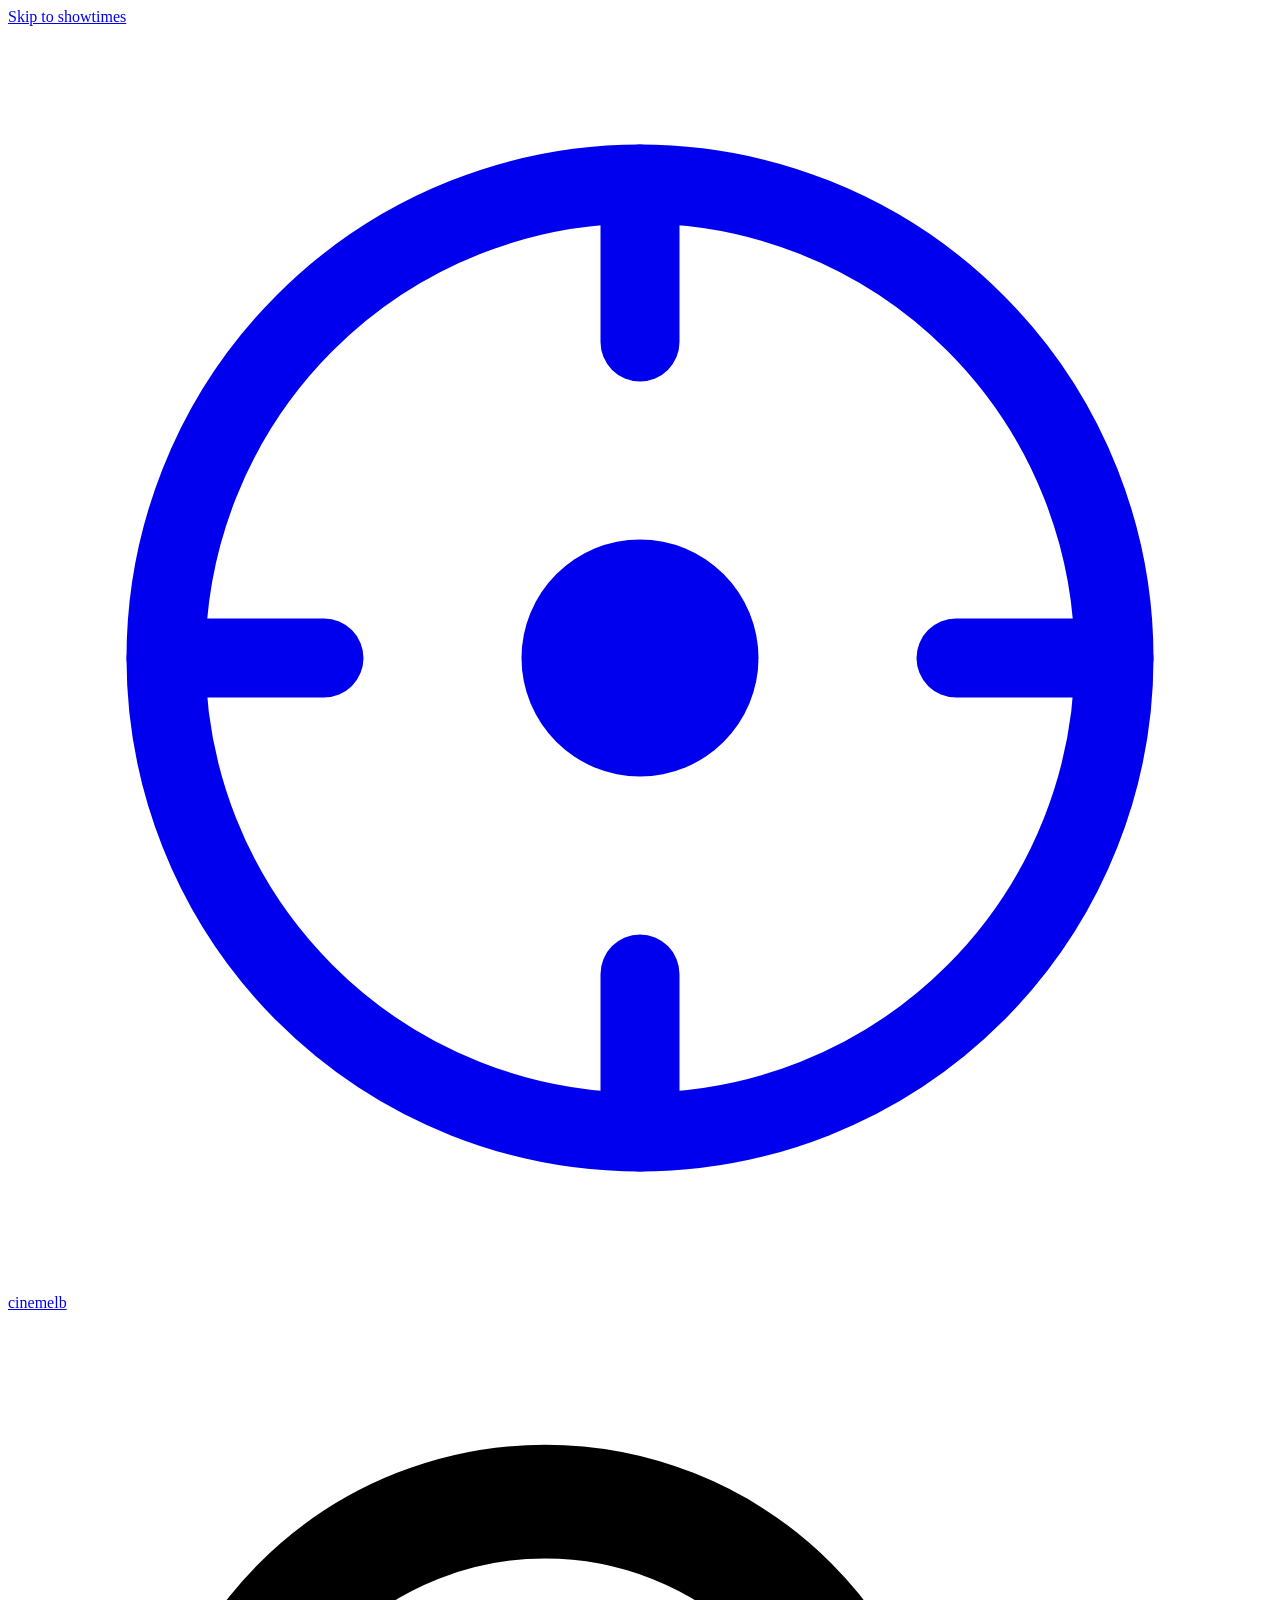
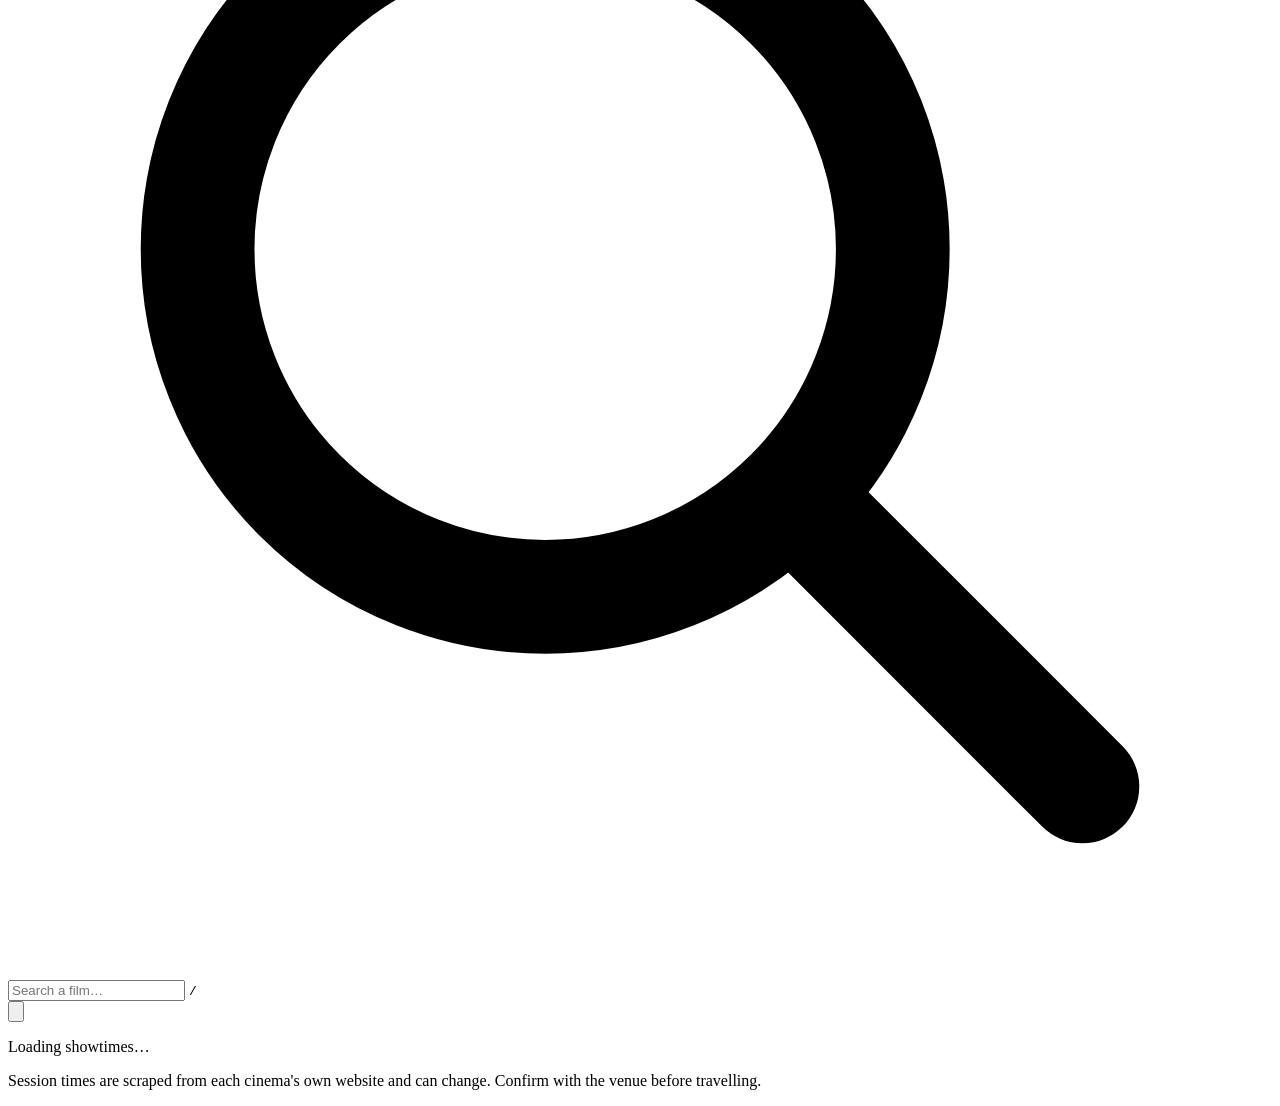
==== cinemelb/web/index.html @ 9ed0c07d "Static site: exporter, SPA shell, and Cloudflare Pages deploy - `cinemelb export` serialises the dat" ====
<!DOCTYPE html>
<html lang="en-AU" data-theme="dark">
<head>
<meta charset="utf-8">
<meta name="viewport" content="width=device-width, initial-scale=1, viewport-fit=cover">
<title>cinemelb — Melbourne cinema showtimes</title>
<meta name="description" content="Every film at every Melbourne cinema — multiplex, arthouse and independent — in one page. Search a film, browse a day, or see what is still catchable later today.">
<meta name="theme-color" content="#0b0b14">
<meta name="color-scheme" content="dark light">
<link rel="icon" href="data:image/svg+xml,%3Csvg xmlns='http://www.w3.org/2000/svg' viewBox='0 0 32 32'%3E%3Crect width='32' height='32' rx='7' fill='%230b0b14'/%3E%3Ccircle cx='16' cy='16' r='9' fill='none' stroke='%23e8b04b' stroke-width='2'/%3E%3Ccircle cx='16' cy='16' r='2.4' fill='%23e8b04b'/%3E%3C/svg%3E">
<script>
/* Set the theme before first paint so there is no flash of the wrong one. */
try {
  var t = localStorage.getItem('cinemelb-theme');
  if (!t) t = matchMedia('(prefers-color-scheme: light)').matches ? 'light' : 'dark';
  document.documentElement.dataset.theme = t;
} catch (e) {}
</script>
<link rel="stylesheet" href="./assets/app.css">
</head>
<body>
<a class="skip" href="#main">Skip to showtimes</a>

<header class="top">
  <div class="top-inner">
    <a class="brand" href="#/" aria-label="cinemelb — today's showtimes">
      <svg class="brand-mark" viewBox="0 0 32 32" aria-hidden="true" focusable="false">
        <circle cx="16" cy="16" r="12" fill="none" stroke="currentColor" stroke-width="2"/>
        <circle cx="16" cy="16" r="3" fill="currentColor"/>
        <path d="M16 4v4M16 24v4M4 16h4M24 16h4" stroke="currentColor" stroke-width="2" stroke-linecap="round"/>
      </svg>
      <span class="brand-name">cinemelb</span>
    </a>

    <form class="search" id="search" role="search" autocomplete="off">
      <svg class="search-icon" viewBox="0 0 20 20" aria-hidden="true" focusable="false">
        <circle cx="8.5" cy="8.5" r="5.5" fill="none" stroke="currentColor" stroke-width="1.8"/>
        <path d="M12.7 12.7 17 17" stroke="currentColor" stroke-width="1.8" stroke-linecap="round"/>
      </svg>
      <input id="q" type="search" name="q" placeholder="Search a film…"
             aria-label="Search for a film" autocomplete="off" spellcheck="false"
             enterkeyhint="search" role="combobox" aria-expanded="false"
             aria-controls="suggest" aria-autocomplete="list">
      <kbd class="search-kbd" aria-hidden="true">/</kbd>
      <div class="suggest" id="suggest" role="listbox" aria-label="Film suggestions" hidden></div>
    </form>

    <div class="top-meta">
      <span class="clock" id="clock" title="Time in Melbourne"></span>
      <button class="icon-btn" id="theme" type="button" aria-label="Switch colour theme" title="Switch colour theme">
        <svg viewBox="0 0 20 20" aria-hidden="true" focusable="false">
          <path d="M15.5 12.2A6.5 6.5 0 0 1 7.8 4.5a6.5 6.5 0 1 0 7.7 7.7Z"
                fill="currentColor"/>
        </svg>
      </button>
    </div>
  </div>
</header>

<nav class="rail" id="rail" aria-label="Choose a day"></nav>

<div class="filters" id="filters"></div>

<main class="main" id="main" tabindex="-1">
  <div class="loading">
    <div class="spinner" aria-hidden="true"></div>
    <p>Loading showtimes…</p>
  </div>
</main>

<footer class="foot">
  <p id="foot-meta"></p>
  <p class="foot-note">Session times are scraped from each cinema's own website and can change.
    Confirm with the venue before travelling.</p>
</footer>

<script src="./assets/app.js"></script>
</body>
</html>
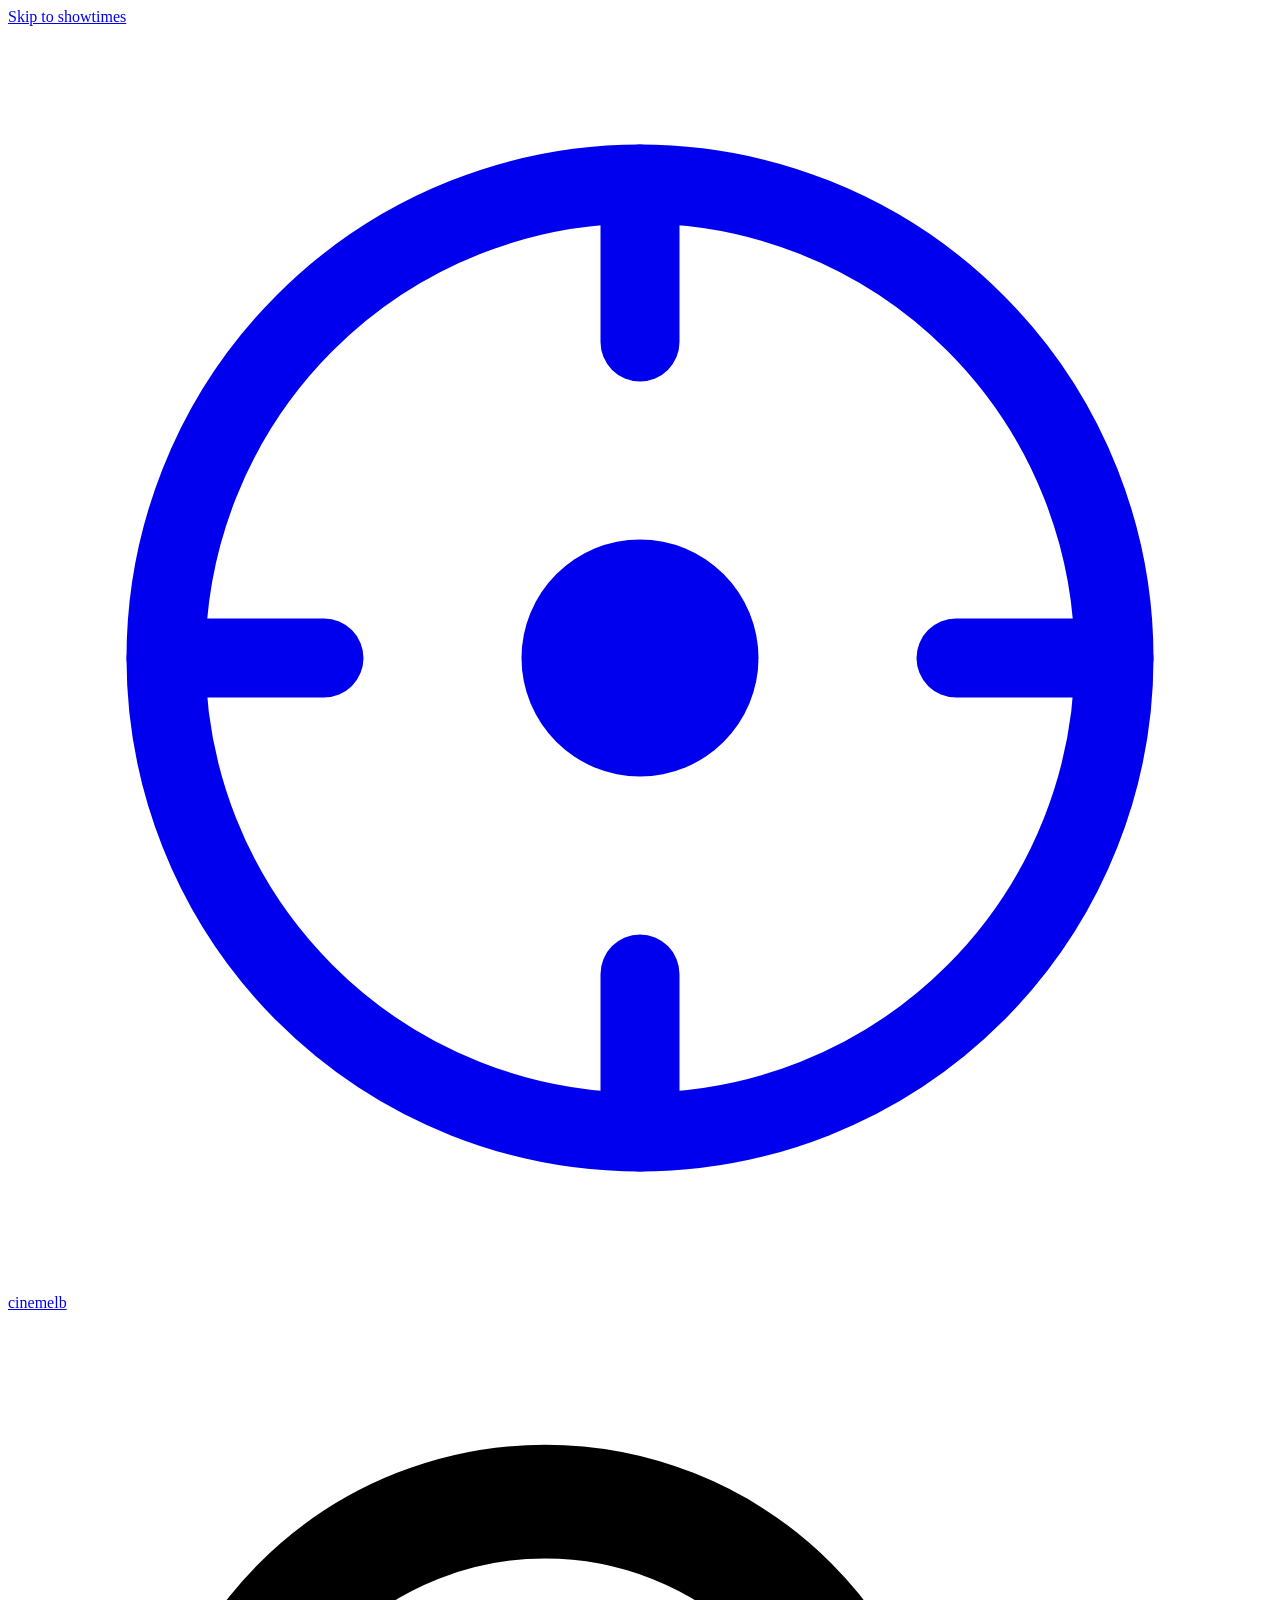
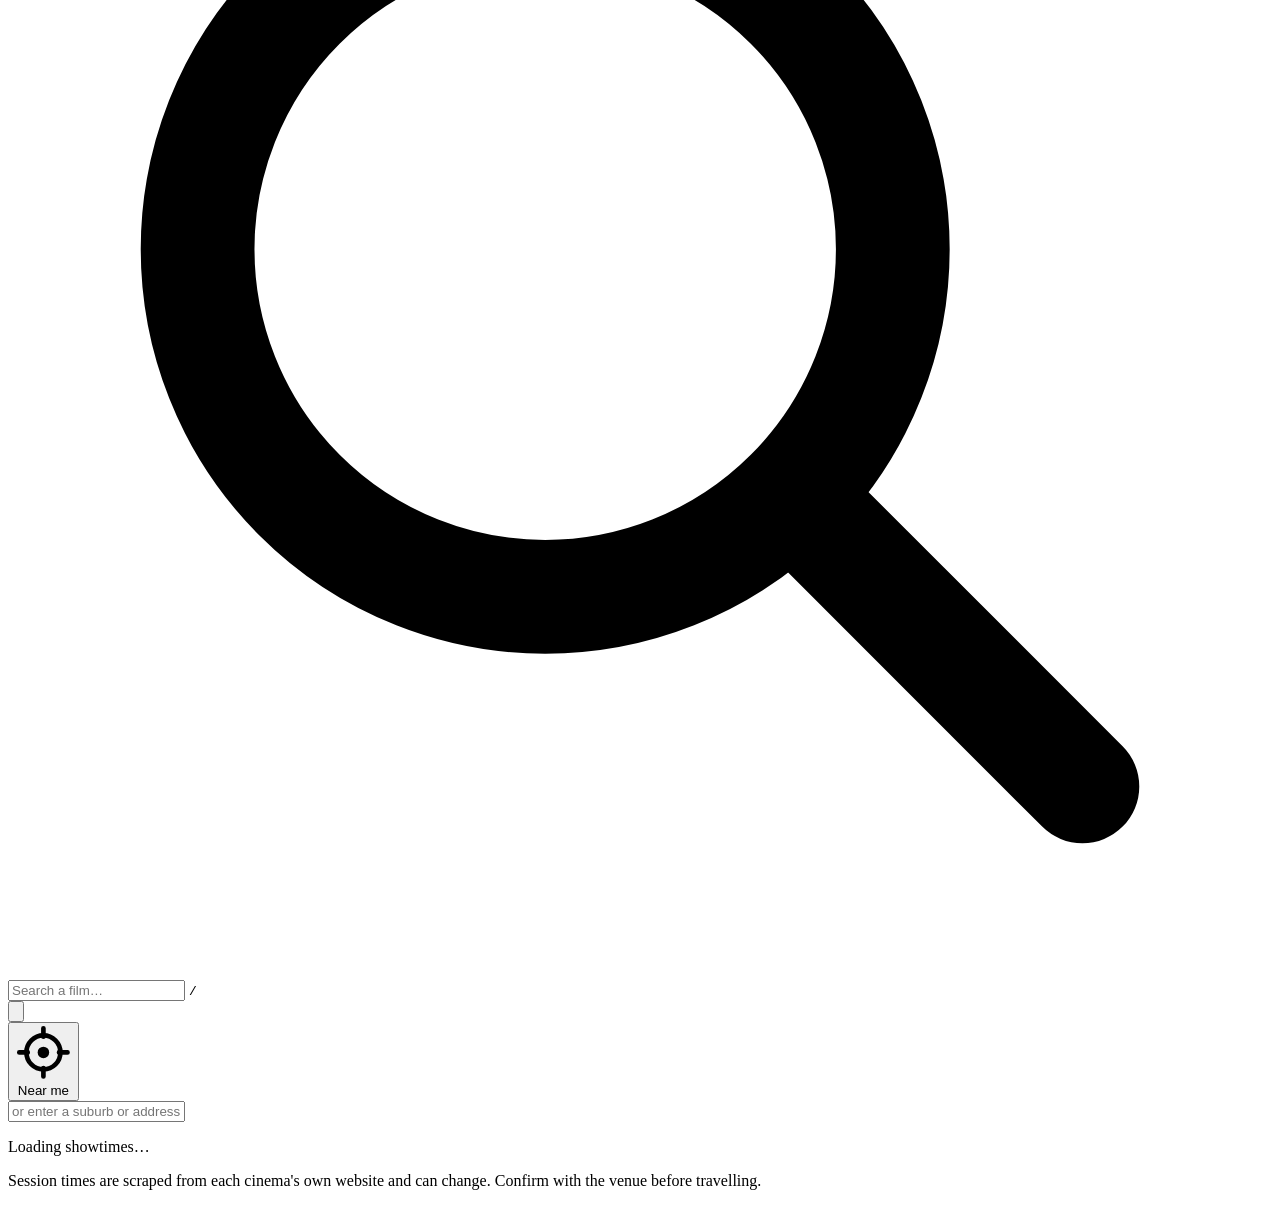
==== commit b80078bc: "SPA: "Near me" location bar with distance and drive time There was no location control in the page a" ====
--- a/cinemelb/web/index.html
+++ b/cinemelb/web/index.html
@@ -61,6 +61,27 @@
 
 <div class="filters" id="filters"></div>
 
+<div class="nearbar" id="nearbar">
+  <div class="near-row">
+    <button class="near-me" id="near-me" type="button" title="Use my location">
+      <svg class="near-icon" viewBox="0 0 20 20" aria-hidden="true" focusable="false">
+        <circle cx="10" cy="10" r="6.2" fill="none" stroke="currentColor" stroke-width="1.7"/>
+        <circle cx="10" cy="10" r="2.1" fill="currentColor"/>
+        <path d="M10 1.2v3.1M10 15.7v3.1M1.2 10h3.1M15.7 10h3.1"
+              stroke="currentColor" stroke-width="1.7" stroke-linecap="round"/>
+      </svg>
+      <span>Near me</span>
+    </button>
+    <form class="near-form" id="near-form" role="search" autocomplete="off">
+      <input id="near-q" type="text" name="near" spellcheck="false"
+             placeholder="or enter a suburb or address"
+             aria-label="Suburb or address, or use my location"
+             enterkeyhint="search">
+    </form>
+  </div>
+  <p class="near-status" id="near-status" role="status" aria-live="polite"></p>
+</div>
+
 <main class="main" id="main" tabindex="-1">
   <div class="loading">
     <div class="spinner" aria-hidden="true"></div>
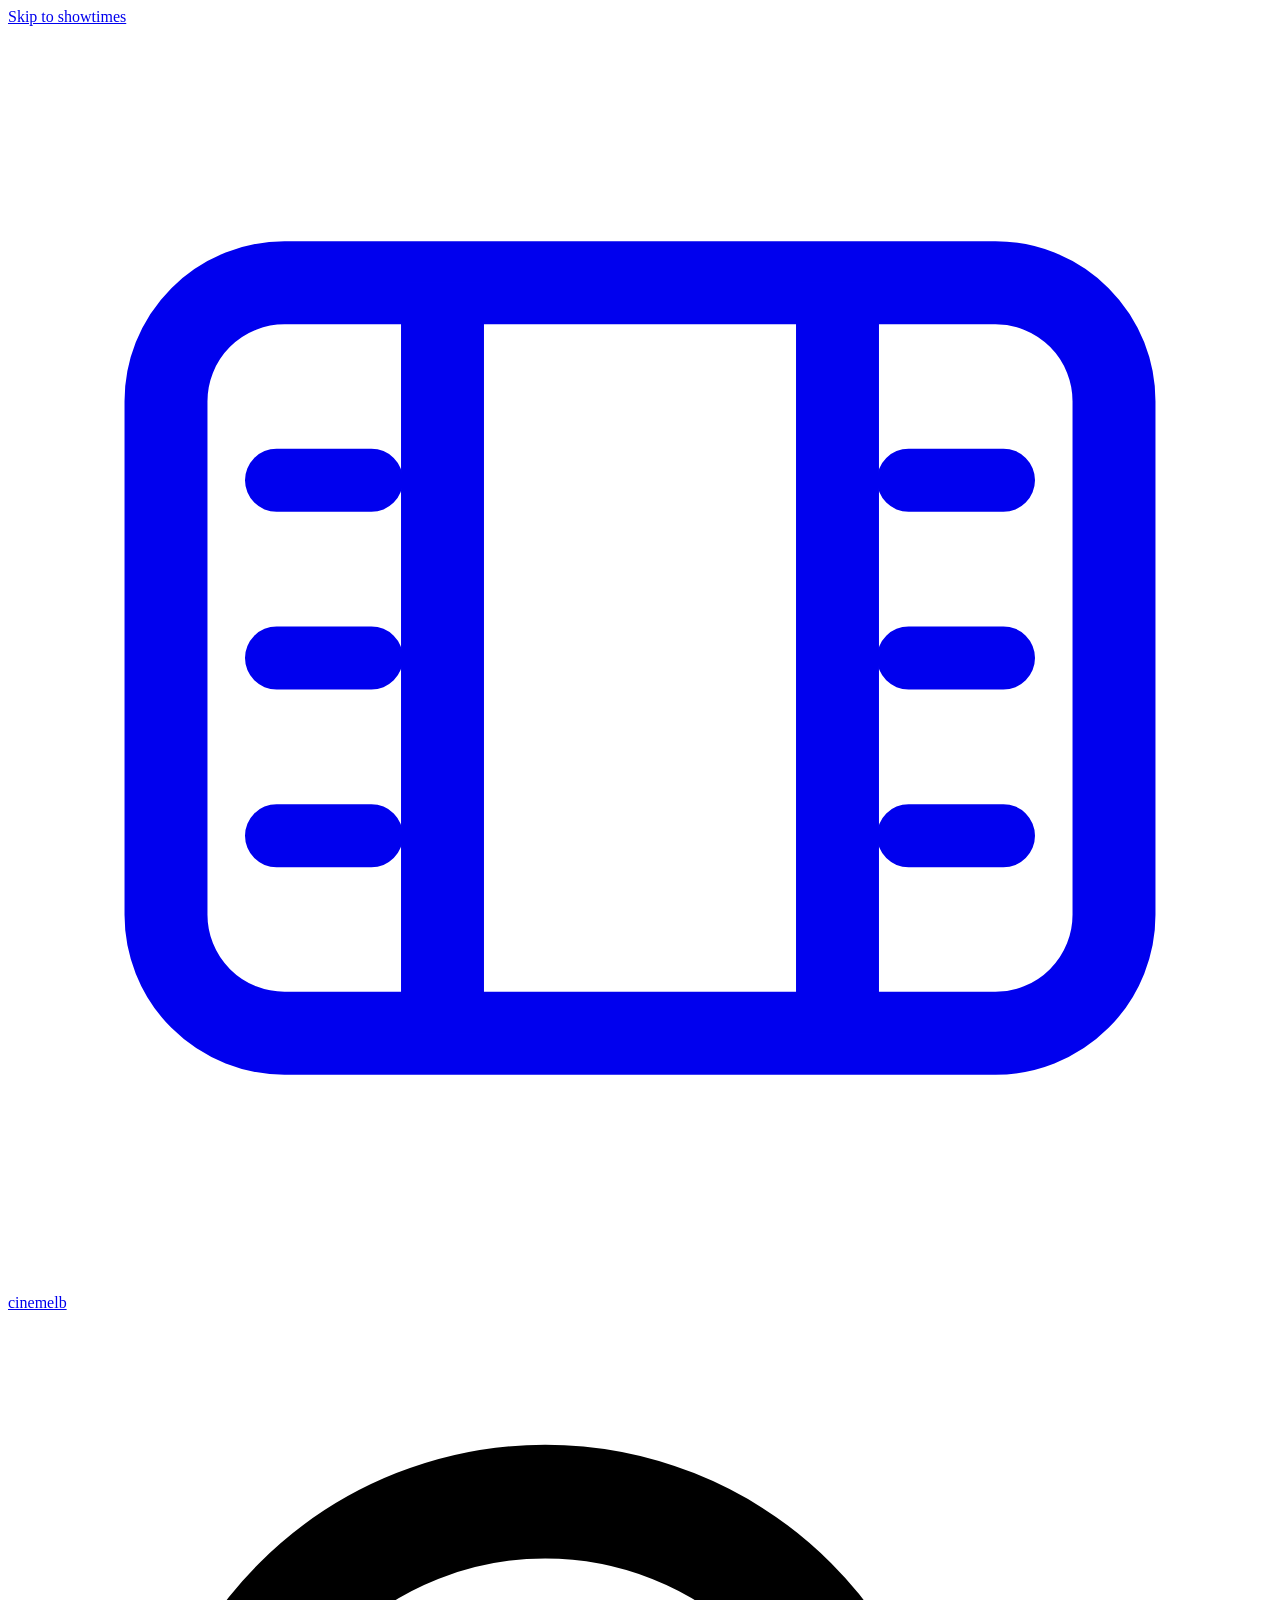
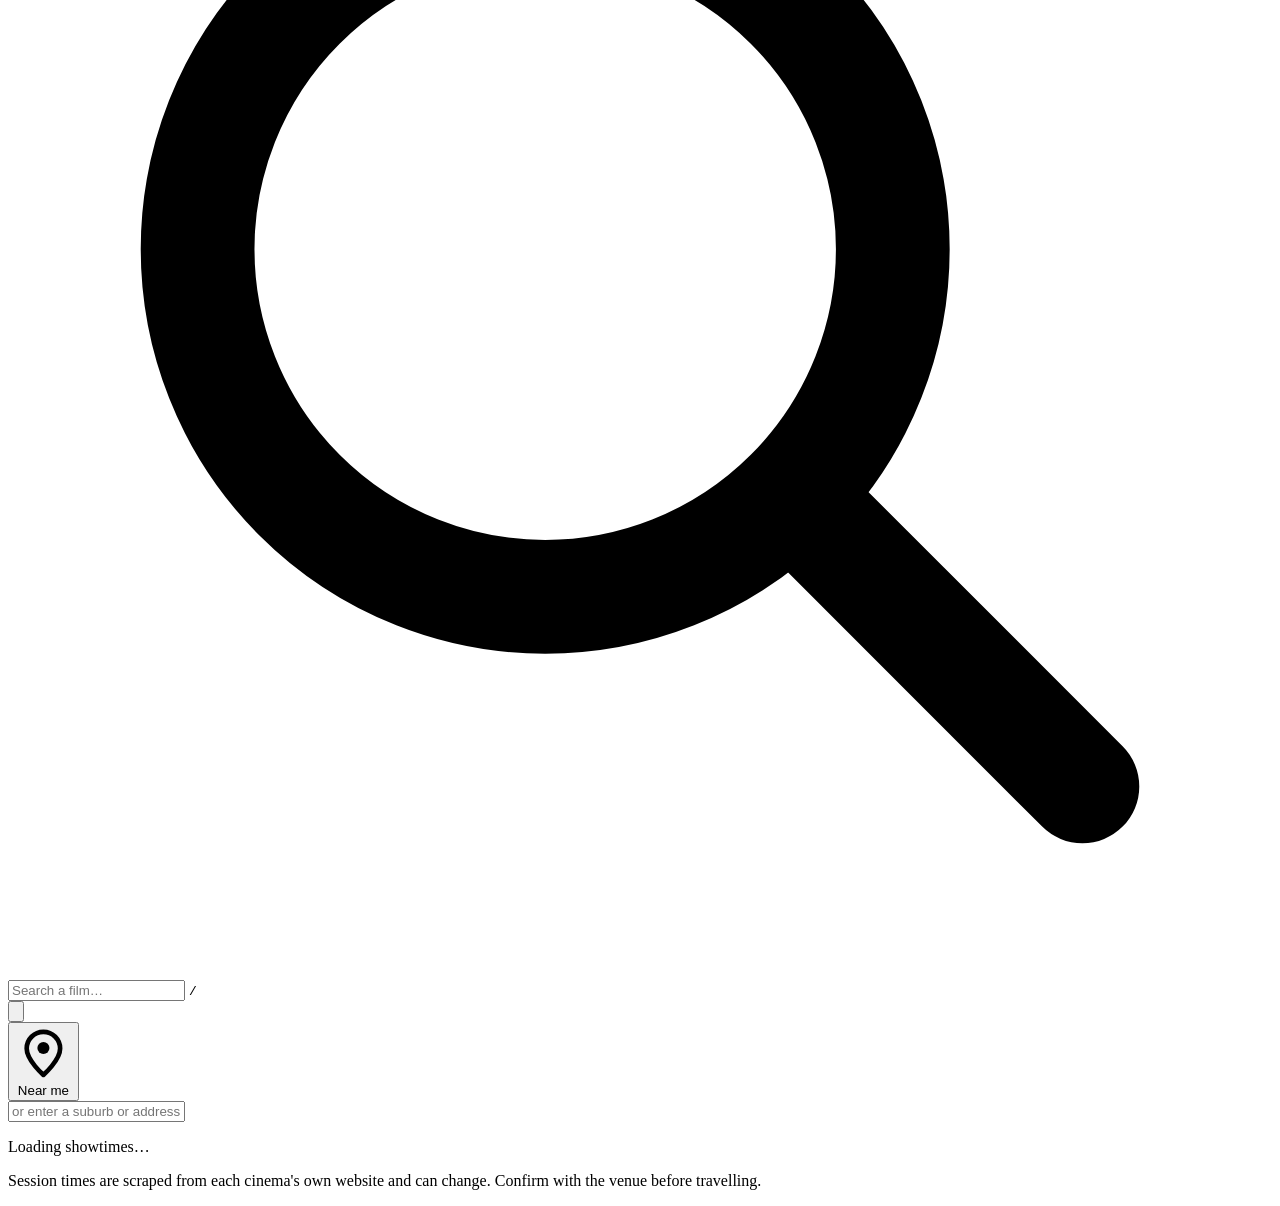
==== commit 5b0a2ae7: "SPA: make the location control unmistakable and survive iOS Two problems from a phone:  - The brand " ====
--- a/cinemelb/web/index.html
+++ b/cinemelb/web/index.html
@@ -7,7 +7,7 @@
 <meta name="description" content="Every film at every Melbourne cinema — multiplex, arthouse and independent — in one page. Search a film, browse a day, or see what is still catchable later today.">
 <meta name="theme-color" content="#0b0b14">
 <meta name="color-scheme" content="dark light">
-<link rel="icon" href="data:image/svg+xml,%3Csvg xmlns='http://www.w3.org/2000/svg' viewBox='0 0 32 32'%3E%3Crect width='32' height='32' rx='7' fill='%230b0b14'/%3E%3Ccircle cx='16' cy='16' r='9' fill='none' stroke='%23e8b04b' stroke-width='2'/%3E%3Ccircle cx='16' cy='16' r='2.4' fill='%23e8b04b'/%3E%3C/svg%3E">
+<link rel="icon" href="data:image/svg+xml,%3Csvg xmlns='http://www.w3.org/2000/svg' viewBox='0 0 32 32'%3E%3Crect width='32' height='32' rx='7' fill='%230b0b14'/%3E%3Crect x='6' y='8' width='20' height='16' rx='2.5' fill='none' stroke='%23e8b04b' stroke-width='1.9'/%3E%3Cpath d='M12 8v16M20 8v16' stroke='%23e8b04b' stroke-width='1.9'/%3E%3C/svg%3E">
 <script>
 /* Set the theme before first paint so there is no flash of the wrong one. */
 try {
@@ -25,9 +25,11 @@
   <div class="top-inner">
     <a class="brand" href="#/" aria-label="cinemelb — today's showtimes">
       <svg class="brand-mark" viewBox="0 0 32 32" aria-hidden="true" focusable="false">
-        <circle cx="16" cy="16" r="12" fill="none" stroke="currentColor" stroke-width="2"/>
-        <circle cx="16" cy="16" r="3" fill="currentColor"/>
-        <path d="M16 4v4M16 24v4M4 16h4M24 16h4" stroke="currentColor" stroke-width="2" stroke-linecap="round"/>
+        <rect x="4" y="6.5" width="24" height="19" rx="3"
+              fill="none" stroke="currentColor" stroke-width="2.1"/>
+        <path d="M11 6.5v19M21 6.5v19" stroke="currentColor" stroke-width="2.1"/>
+        <path d="M6.8 11.5h2.4M6.8 16h2.4M6.8 20.5h2.4M22.8 11.5h2.4M22.8 16h2.4M22.8 20.5h2.4"
+              stroke="currentColor" stroke-width="1.6" stroke-linecap="round"/>
       </svg>
       <span class="brand-name">cinemelb</span>
     </a>
@@ -65,10 +67,9 @@
   <div class="near-row">
     <button class="near-me" id="near-me" type="button" title="Use my location">
       <svg class="near-icon" viewBox="0 0 20 20" aria-hidden="true" focusable="false">
-        <circle cx="10" cy="10" r="6.2" fill="none" stroke="currentColor" stroke-width="1.7"/>
-        <circle cx="10" cy="10" r="2.1" fill="currentColor"/>
-        <path d="M10 1.2v3.1M10 15.7v3.1M1.2 10h3.1M15.7 10h3.1"
-              stroke="currentColor" stroke-width="1.7" stroke-linecap="round"/>
+        <path d="M10 18.2s6.1-5.3 6.1-9.6a6.1 6.1 0 1 0-12.2 0c0 4.3 6.1 9.6 6.1 9.6Z"
+              fill="none" stroke="currentColor" stroke-width="1.7" stroke-linejoin="round"/>
+        <circle cx="10" cy="8.4" r="2.2" fill="currentColor"/>
       </svg>
       <span>Near me</span>
     </button>
